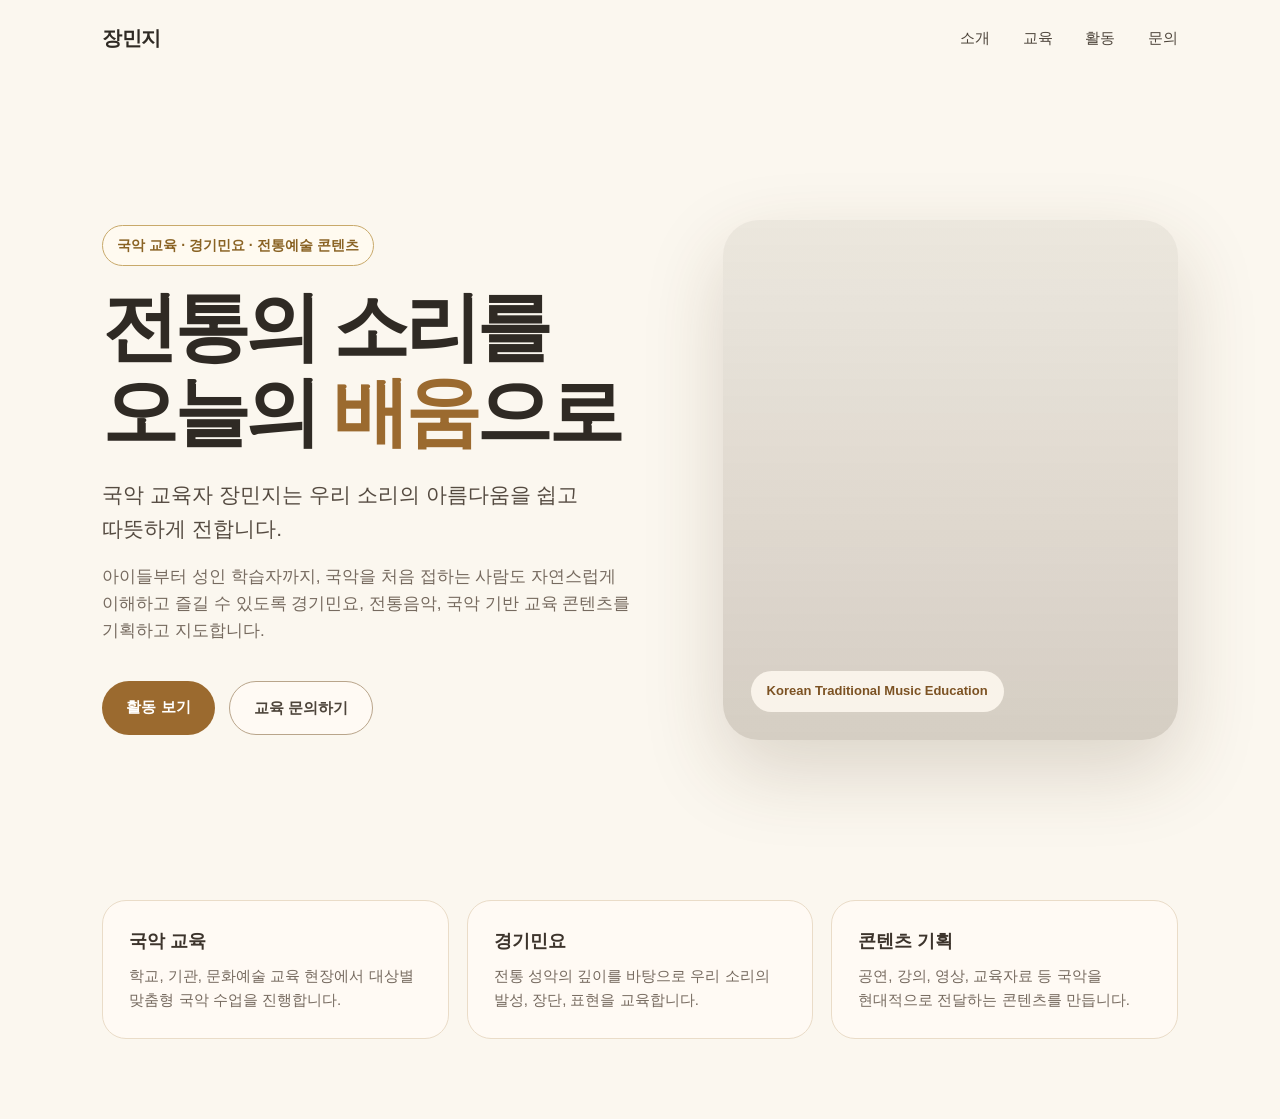
==== index.html @ 4bf2f639 "Create index.html" ====
<!DOCTYPE html>
<html lang="ko">
<head>
  <meta charset="UTF-8" />
  <meta name="viewport" content="width=device-width, initial-scale=1.0" />
  <title>장민지 | 국악 교육 포트폴리오</title>
  <style>
    * {
      margin: 0;
      padding: 0;
      box-sizing: border-box;
    }

    body {
      font-family: "Pretendard", "Noto Sans KR", sans-serif;
      color: #2f2a24;
      background: #fbf7ef;
      line-height: 1.6;
    }

    header {
      position: fixed;
      top: 0;
      width: 100%;
      z-index: 10;
      padding: 22px 8%;
      display: flex;
      justify-content: space-between;
      align-items: center;
      background: rgba(251, 247, 239, 0.86);
      backdrop-filter: blur(10px);
    }

    .logo {
      font-size: 20px;
      font-weight: 700;
      letter-spacing: -0.03em;
    }

    nav a {
      margin-left: 28px;
      text-decoration: none;
      color: #4d443a;
      font-size: 15px;
      font-weight: 500;
    }

    .hero {
      min-height: 100vh;
      display: flex;
      align-items: center;
      padding: 120px 8% 60px;
      gap: 64px;
    }

    .hero-text {
      flex: 1.1;
    }

    .eyebrow {
      display: inline-block;
      margin-bottom: 18px;
      padding: 8px 14px;
      border: 1px solid #c8a96a;
      border-radius: 999px;
      color: #8a6324;
      font-size: 14px;
      font-weight: 600;
      background: #fffaf0;
    }

    h1 {
      font-size: clamp(42px, 6vw, 76px);
      line-height: 1.12;
      letter-spacing: -0.06em;
      margin-bottom: 24px;
    }

    h1 span {
      color: #9b6a2f;
    }

    .subtitle {
      max-width: 640px;
      font-size: 21px;
      color: #554b41;
      margin-bottom: 18px;
      word-break: keep-all;
    }

    .description {
      max-width: 620px;
      font-size: 17px;
      color: #766a5f;
      margin-bottom: 36px;
      word-break: keep-all;
    }

    .buttons {
      display: flex;
      gap: 14px;
      flex-wrap: wrap;
    }

    .btn {
      display: inline-block;
      padding: 14px 24px;
      border-radius: 999px;
      text-decoration: none;
      font-size: 15px;
      font-weight: 700;
      transition: 0.25s;
    }

    .btn-primary {
      background: #9b6a2f;
      color: #fff;
    }

    .btn-primary:hover {
      background: #7c5223;
    }

    .btn-secondary {
      border: 1px solid #b9a58b;
      color: #4d443a;
      background: #fffaf4;
    }

    .btn-secondary:hover {
      background: #f1e6d6;
    }

    .hero-image {
      flex: 0.9;
      min-height: 520px;
      border-radius: 36px;
      background:
        linear-gradient(rgba(60, 40, 20, 0.08), rgba(60, 40, 20, 0.2)),
        url("main-profile.jpg") center/cover no-repeat;
      box-shadow: 0 30px 80px rgba(80, 54, 25, 0.18);
      position: relative;
      overflow: hidden;
    }

    .hero-image::after {
      content: "Korean Traditional Music Education";
      position: absolute;
      left: 28px;
      bottom: 28px;
      padding: 10px 16px;
      border-radius: 999px;
      background: rgba(255, 250, 240, 0.86);
      color: #7c5223;
      font-size: 13px;
      font-weight: 700;
    }

    .info-strip {
      display: grid;
      grid-template-columns: repeat(3, 1fr);
      gap: 18px;
      padding: 0 8% 80px;
    }

    .info-card {
      padding: 26px;
      border-radius: 24px;
      background: #fffaf4;
      border: 1px solid #eadcc8;
    }

    .info-card strong {
      display: block;
      margin-bottom: 8px;
      font-size: 18px;
      color: #3d342c;
    }

    .info-card p {
      font-size: 15px;
      color: #766a5f;
      word-break: keep-all;
    }

    @media (max-width: 900px) {
      header {
        padding: 18px 6%;
      }

      nav {
        display: none;
      }

      .hero {
        flex-direction: column;
        padding: 110px 6% 50px;
        gap: 36px;
      }

      .hero-text {
        width: 100%;
      }

      .subtitle {
        font-size: 19px;
      }

      .description {
        font-size: 16px;
      }

      .hero-image {
        width: 100%;
        min-height: 420px;
      }

      .info-strip {
        grid-template-columns: 1fr;
        padding: 0 6% 60px;
      }
    }

    @media (max-width: 520px) {
      .hero {
        padding-top: 96px;
      }

      h1 {
        font-size: 42px;
      }

      .buttons {
        flex-direction: column;
      }

      .btn {
        text-align: center;
        width: 100%;
      }

      .hero-image {
        min-height: 360px;
        border-radius: 28px;
      }
    }
  </style>
</head>
<body>

  <header>
    <div class="logo">장민지</div>
    <nav>
      <a href="#about">소개</a>
      <a href="#education">교육</a>
      <a href="#portfolio">활동</a>
      <a href="#contact">문의</a>
    </nav>
  </header>

  <main>
    <section class="hero">
      <div class="hero-text">
        <div class="eyebrow">국악 교육 · 경기민요 · 전통예술 콘텐츠</div>

        <h1>
          전통의 소리를<br />
          오늘의 <span>배움</span>으로
        </h1>

        <p class="subtitle">
          국악 교육자 장민지는 우리 소리의 아름다움을 쉽고 따뜻하게 전합니다.
        </p>

        <p class="description">
          아이들부터 성인 학습자까지, 국악을 처음 접하는 사람도 자연스럽게 이해하고 즐길 수 있도록
          경기민요, 전통음악, 국악 기반 교육 콘텐츠를 기획하고 지도합니다.
        </p>

        <div class="buttons">
          <a href="#portfolio" class="btn btn-primary">활동 보기</a>
          <a href="#contact" class="btn btn-secondary">교육 문의하기</a>
        </div>
      </div>

      <div class="hero-image"></div>
    </section>

    <section class="info-strip">
      <div class="info-card">
        <strong>국악 교육</strong>
        <p>학교, 기관, 문화예술 교육 현장에서 대상별 맞춤형 국악 수업을 진행합니다.</p>
      </div>

      <div class="info-card">
        <strong>경기민요</strong>
        <p>전통 성악의 깊이를 바탕으로 우리 소리의 발성, 장단, 표현을 교육합니다.</p>
      </div>

      <div class="info-card">
        <strong>콘텐츠 기획</strong>
        <p>공연, 강의, 영상, 교육자료 등 국악을 현대적으로 전달하는 콘텐츠를 만듭니다.</p>
      </div>
    </section>
  </main>

</body>
</html>
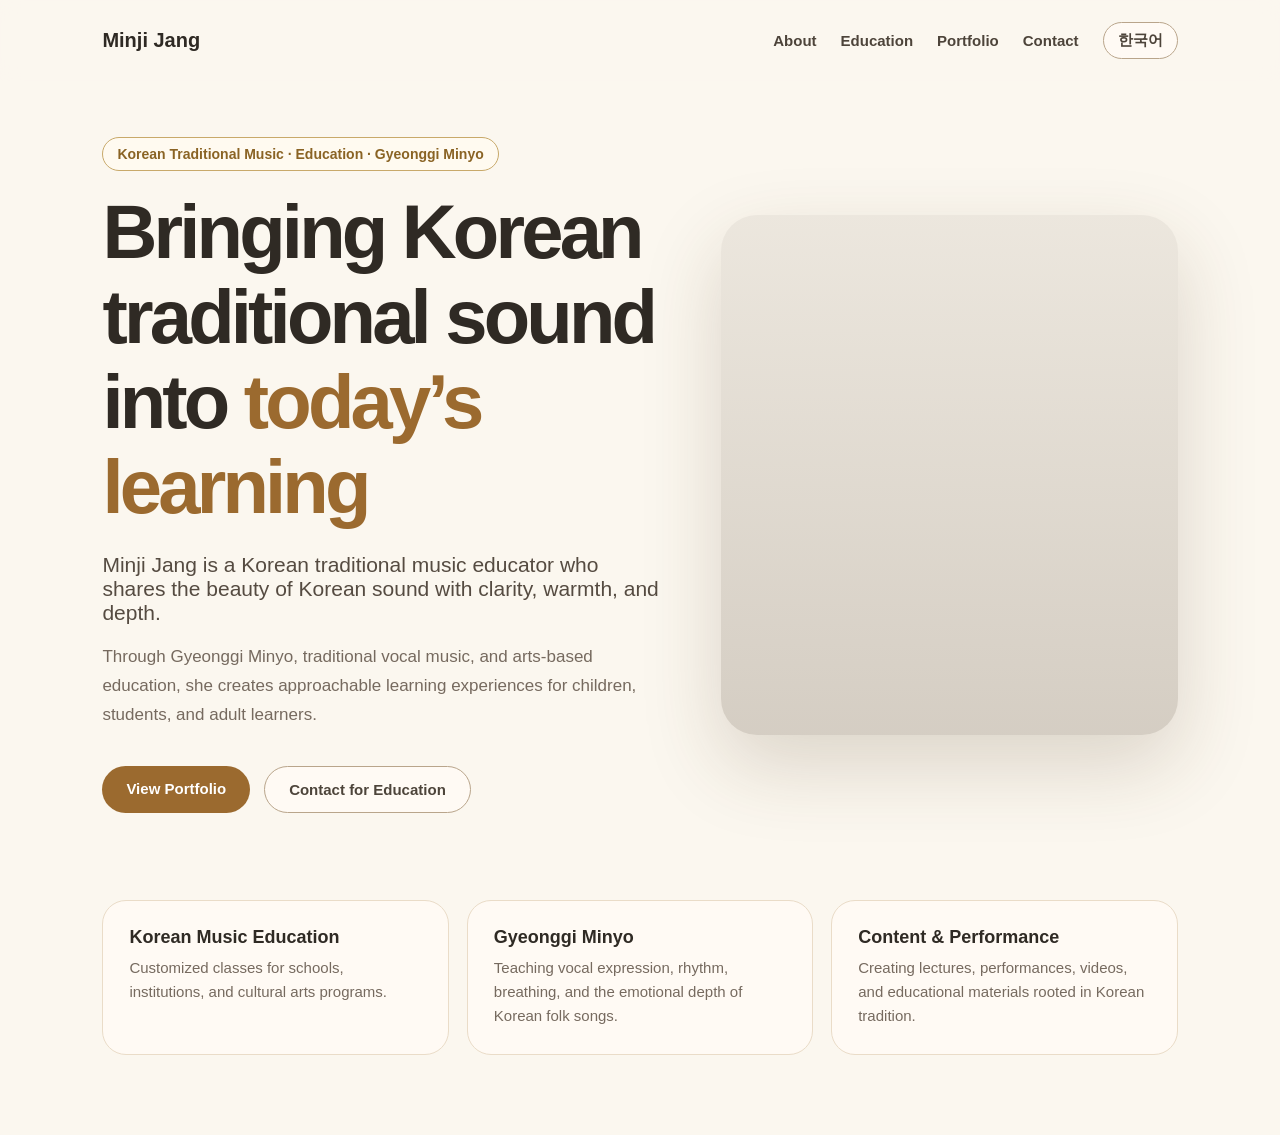
==== commit 2e273f1b: "Update index.html for English localization and styling" ====
--- a/index.html
+++ b/index.html
@@ -1,56 +1,66 @@
 <!DOCTYPE html>
-<html lang="ko">
+<html lang="en">
 <head>
   <meta charset="UTF-8" />
   <meta name="viewport" content="width=device-width, initial-scale=1.0" />
-  <title>장민지 | 국악 교육 포트폴리오</title>
+  <title>Minji Jang | Korean Traditional Music Educator</title>
   <style>
-    * {
+    body {
       margin: 0;
-      padding: 0;
-      box-sizing: border-box;
-    }
-
-    body {
-      font-family: "Pretendard", "Noto Sans KR", sans-serif;
+      font-family: "Pretendard", "Noto Sans KR", Arial, sans-serif;
+      background: #fbf7ef;
       color: #2f2a24;
-      background: #fbf7ef;
-      line-height: 1.6;
     }
 
     header {
       position: fixed;
       top: 0;
       width: 100%;
-      z-index: 10;
       padding: 22px 8%;
+      box-sizing: border-box;
       display: flex;
       justify-content: space-between;
       align-items: center;
-      background: rgba(251, 247, 239, 0.86);
+      background: rgba(251, 247, 239, 0.9);
       backdrop-filter: blur(10px);
+      z-index: 10;
     }
 
     .logo {
+      font-weight: 700;
       font-size: 20px;
-      font-weight: 700;
-      letter-spacing: -0.03em;
-    }
-
-    nav a {
-      margin-left: 28px;
+    }
+
+    nav {
+      display: flex;
+      gap: 24px;
+      align-items: center;
+    }
+
+    nav a, .lang-btn {
+      color: #4d443a;
       text-decoration: none;
-      color: #4d443a;
       font-size: 15px;
-      font-weight: 500;
+      font-weight: 600;
+      background: none;
+      border: none;
+      cursor: pointer;
+    }
+
+    .lang-btn {
+      border: 1px solid #b9a58b;
+      border-radius: 999px;
+      padding: 8px 14px;
+      background: #fffaf4;
     }
 
     .hero {
       min-height: 100vh;
       display: flex;
       align-items: center;
-      padding: 120px 8% 60px;
-      gap: 64px;
+      gap: 60px;
+      padding: 120px 8% 70px;
+      box-sizing: border-box;
     }
 
     .hero-text {
@@ -65,15 +75,15 @@
       border-radius: 999px;
       color: #8a6324;
       font-size: 14px;
-      font-weight: 600;
+      font-weight: 700;
       background: #fffaf0;
     }
 
     h1 {
       font-size: clamp(42px, 6vw, 76px);
       line-height: 1.12;
-      letter-spacing: -0.06em;
-      margin-bottom: 24px;
+      letter-spacing: -0.05em;
+      margin: 0 0 24px;
     }
 
     h1 span {
@@ -93,6 +103,7 @@
       font-size: 17px;
       color: #766a5f;
       margin-bottom: 36px;
+      line-height: 1.7;
       word-break: keep-all;
     }
 
@@ -103,32 +114,22 @@
     }
 
     .btn {
-      display: inline-block;
       padding: 14px 24px;
       border-radius: 999px;
       text-decoration: none;
       font-size: 15px;
       font-weight: 700;
-      transition: 0.25s;
     }
 
     .btn-primary {
       background: #9b6a2f;
-      color: #fff;
-    }
-
-    .btn-primary:hover {
-      background: #7c5223;
+      color: white;
     }
 
     .btn-secondary {
       border: 1px solid #b9a58b;
       color: #4d443a;
       background: #fffaf4;
-    }
-
-    .btn-secondary:hover {
-      background: #f1e6d6;
     }
 
     .hero-image {
@@ -139,75 +140,42 @@
         linear-gradient(rgba(60, 40, 20, 0.08), rgba(60, 40, 20, 0.2)),
         url("main-profile.jpg") center/cover no-repeat;
       box-shadow: 0 30px 80px rgba(80, 54, 25, 0.18);
-      position: relative;
-      overflow: hidden;
-    }
-
-    .hero-image::after {
-      content: "Korean Traditional Music Education";
-      position: absolute;
-      left: 28px;
-      bottom: 28px;
-      padding: 10px 16px;
-      border-radius: 999px;
-      background: rgba(255, 250, 240, 0.86);
-      color: #7c5223;
-      font-size: 13px;
-      font-weight: 700;
-    }
-
-    .info-strip {
+    }
+
+    .cards {
       display: grid;
       grid-template-columns: repeat(3, 1fr);
       gap: 18px;
       padding: 0 8% 80px;
     }
 
-    .info-card {
+    .card {
       padding: 26px;
       border-radius: 24px;
       background: #fffaf4;
       border: 1px solid #eadcc8;
     }
 
-    .info-card strong {
-      display: block;
-      margin-bottom: 8px;
+    .card h3 {
+      margin: 0 0 8px;
       font-size: 18px;
-      color: #3d342c;
-    }
-
-    .info-card p {
+    }
+
+    .card p {
+      margin: 0;
+      color: #766a5f;
+      line-height: 1.6;
       font-size: 15px;
-      color: #766a5f;
-      word-break: keep-all;
     }
 
     @media (max-width: 900px) {
-      header {
-        padding: 18px 6%;
-      }
-
-      nav {
+      nav a {
         display: none;
       }
 
       .hero {
         flex-direction: column;
         padding: 110px 6% 50px;
-        gap: 36px;
-      }
-
-      .hero-text {
-        width: 100%;
-      }
-
-      .subtitle {
-        font-size: 19px;
-      }
-
-      .description {
-        font-size: 16px;
       }
 
       .hero-image {
@@ -215,94 +183,109 @@
         min-height: 420px;
       }
 
-      .info-strip {
+      .cards {
         grid-template-columns: 1fr;
         padding: 0 6% 60px;
       }
     }
-
-    @media (max-width: 520px) {
-      .hero {
-        padding-top: 96px;
-      }
-
-      h1 {
-        font-size: 42px;
-      }
-
-      .buttons {
-        flex-direction: column;
-      }
-
-      .btn {
-        text-align: center;
-        width: 100%;
-      }
-
-      .hero-image {
-        min-height: 360px;
-        border-radius: 28px;
-      }
-    }
   </style>
 </head>
+
 <body>
-
   <header>
-    <div class="logo">장민지</div>
+    <div class="logo" data-en="Minji Jang" data-ko="장민지">Minji Jang</div>
+
     <nav>
-      <a href="#about">소개</a>
-      <a href="#education">교육</a>
-      <a href="#portfolio">활동</a>
-      <a href="#contact">문의</a>
+      <a href="#about" data-en="About" data-ko="소개">About</a>
+      <a href="#education" data-en="Education" data-ko="교육">Education</a>
+      <a href="#portfolio" data-en="Portfolio" data-ko="활동">Portfolio</a>
+      <a href="#contact" data-en="Contact" data-ko="문의">Contact</a>
+      <button class="lang-btn" onclick="toggleLang()">한국어</button>
     </nav>
   </header>
 
   <main>
     <section class="hero">
       <div class="hero-text">
-        <div class="eyebrow">국악 교육 · 경기민요 · 전통예술 콘텐츠</div>
-
-        <h1>
-          전통의 소리를<br />
-          오늘의 <span>배움</span>으로
+        <div class="eyebrow"
+          data-en="Korean Traditional Music · Education · Gyeonggi Minyo"
+          data-ko="국악 · 교육 · 경기민요">
+          Korean Traditional Music · Education · Gyeonggi Minyo
+        </div>
+
+        <h1
+          data-en='Bringing Korean traditional sound into <span>today’s learning</span>'
+          data-ko='전통의 소리를<br />오늘의 <span>배움</span>으로'>
+          Bringing Korean traditional sound into <span>today’s learning</span>
         </h1>
 
-        <p class="subtitle">
-          국악 교육자 장민지는 우리 소리의 아름다움을 쉽고 따뜻하게 전합니다.
-        </p>
-
-        <p class="description">
-          아이들부터 성인 학습자까지, 국악을 처음 접하는 사람도 자연스럽게 이해하고 즐길 수 있도록
-          경기민요, 전통음악, 국악 기반 교육 콘텐츠를 기획하고 지도합니다.
+        <p class="subtitle"
+          data-en="Minji Jang is a Korean traditional music educator who shares the beauty of Korean sound with clarity, warmth, and depth."
+          data-ko="국악 교육자 장민지는 우리 소리의 아름다움을 쉽고 따뜻하게 전합니다.">
+          Minji Jang is a Korean traditional music educator who shares the beauty of Korean sound with clarity, warmth, and depth.
+        </p>
+
+        <p class="description"
+          data-en="Through Gyeonggi Minyo, traditional vocal music, and arts-based education, she creates approachable learning experiences for children, students, and adult learners."
+          data-ko="경기민요와 전통 성악, 문화예술 교육을 바탕으로 아이들부터 성인 학습자까지 누구나 국악을 자연스럽게 이해하고 즐길 수 있도록 교육합니다.">
+          Through Gyeonggi Minyo, traditional vocal music, and arts-based education, she creates approachable learning experiences for children, students, and adult learners.
         </p>
 
         <div class="buttons">
-          <a href="#portfolio" class="btn btn-primary">활동 보기</a>
-          <a href="#contact" class="btn btn-secondary">교육 문의하기</a>
+          <a href="#portfolio" class="btn btn-primary"
+            data-en="View Portfolio"
+            data-ko="활동 보기">View Portfolio</a>
+
+          <a href="#contact" class="btn btn-secondary"
+            data-en="Contact for Education"
+            data-ko="교육 문의하기">Contact for Education</a>
         </div>
       </div>
 
       <div class="hero-image"></div>
     </section>
 
-    <section class="info-strip">
-      <div class="info-card">
-        <strong>국악 교육</strong>
-        <p>학교, 기관, 문화예술 교육 현장에서 대상별 맞춤형 국악 수업을 진행합니다.</p>
-      </div>
-
-      <div class="info-card">
-        <strong>경기민요</strong>
-        <p>전통 성악의 깊이를 바탕으로 우리 소리의 발성, 장단, 표현을 교육합니다.</p>
-      </div>
-
-      <div class="info-card">
-        <strong>콘텐츠 기획</strong>
-        <p>공연, 강의, 영상, 교육자료 등 국악을 현대적으로 전달하는 콘텐츠를 만듭니다.</p>
+    <section class="cards">
+      <div class="card">
+        <h3 data-en="Korean Music Education" data-ko="국악 교육">Korean Music Education</h3>
+        <p data-en="Customized classes for schools, institutions, and cultural arts programs."
+           data-ko="학교, 기관, 문화예술 교육 현장에서 대상별 맞춤형 국악 수업을 진행합니다.">
+          Customized classes for schools, institutions, and cultural arts programs.
+        </p>
+      </div>
+
+      <div class="card">
+        <h3 data-en="Gyeonggi Minyo" data-ko="경기민요">Gyeonggi Minyo</h3>
+        <p data-en="Teaching vocal expression, rhythm, breathing, and the emotional depth of Korean folk songs."
+           data-ko="전통 성악의 발성, 장단, 호흡, 표현을 바탕으로 우리 소리의 깊이를 전합니다.">
+          Teaching vocal expression, rhythm, breathing, and the emotional depth of Korean folk songs.
+        </p>
+      </div>
+
+      <div class="card">
+        <h3 data-en="Content & Performance" data-ko="콘텐츠 · 공연">Content & Performance</h3>
+        <p data-en="Creating lectures, performances, videos, and educational materials rooted in Korean tradition."
+           data-ko="공연, 강의, 영상, 교육자료 등 국악을 현대적으로 전달하는 콘텐츠를 만듭니다.">
+          Creating lectures, performances, videos, and educational materials rooted in Korean tradition.
+        </p>
       </div>
     </section>
   </main>
 
+  <script>
+    let currentLang = "en";
+
+    function toggleLang() {
+      currentLang = currentLang === "en" ? "ko" : "en";
+      document.documentElement.lang = currentLang;
+
+      document.querySelectorAll("[data-en]").forEach(el => {
+        el.innerHTML = el.dataset[currentLang];
+      });
+
+      document.querySelector(".lang-btn").innerText =
+        currentLang === "en" ? "한국어" : "English";
+    }
+  </script>
 </body>
 </html>
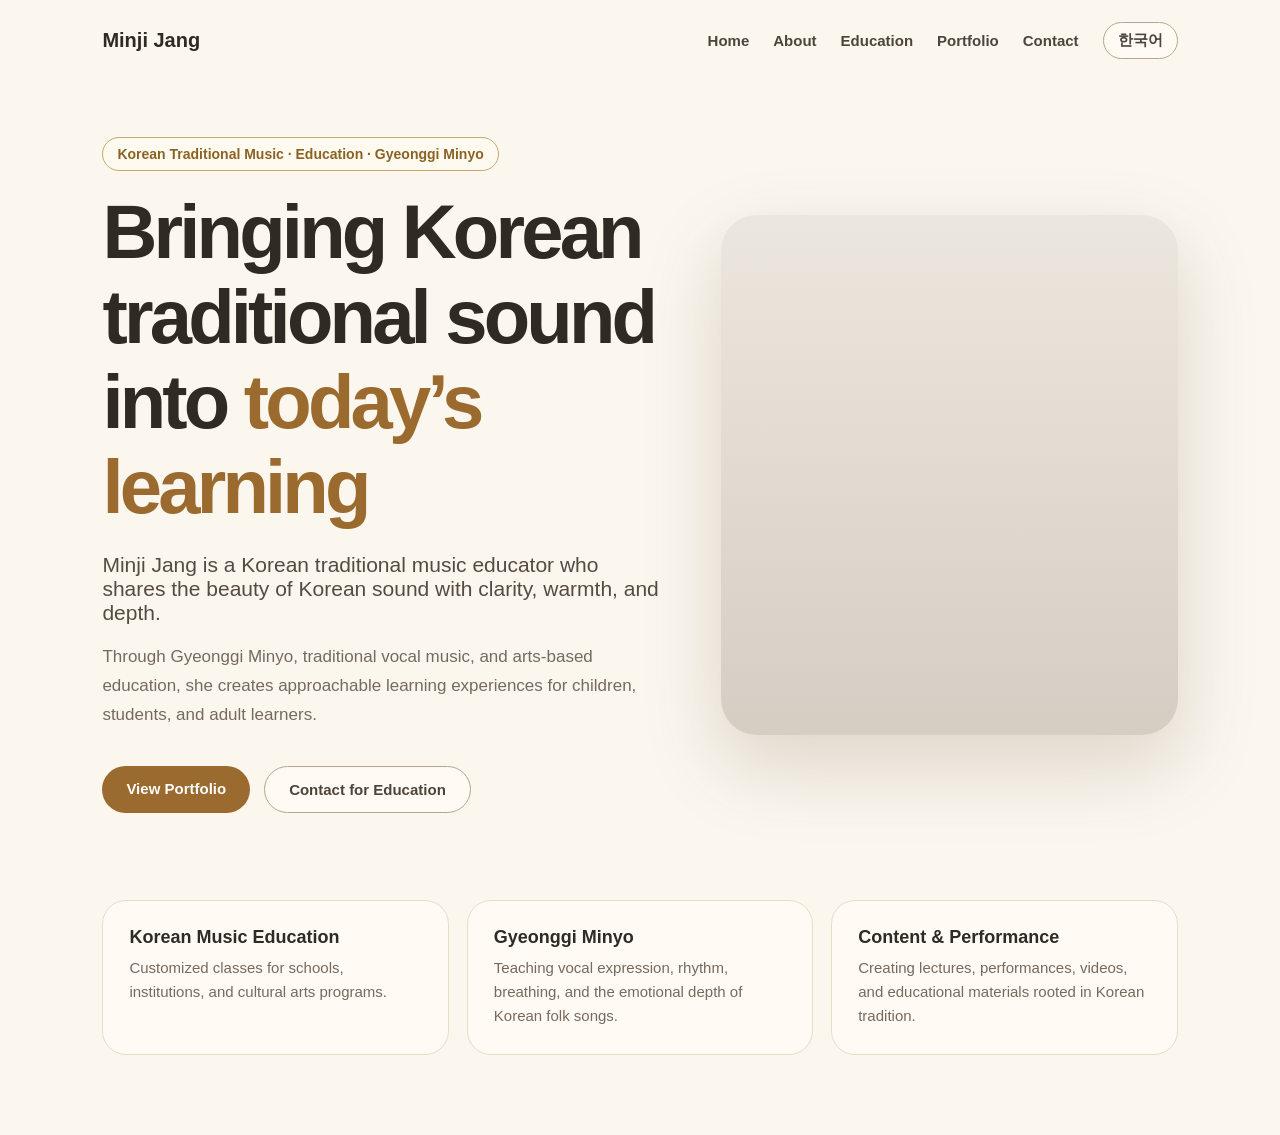
==== commit bd99b0da: "Update navigation links in index.html" ====
--- a/index.html
+++ b/index.html
@@ -195,13 +195,14 @@
   <header>
     <div class="logo" data-en="Minji Jang" data-ko="장민지">Minji Jang</div>
 
-    <nav>
-      <a href="#about" data-en="About" data-ko="소개">About</a>
-      <a href="#education" data-en="Education" data-ko="교육">Education</a>
-      <a href="#portfolio" data-en="Portfolio" data-ko="활동">Portfolio</a>
-      <a href="#contact" data-en="Contact" data-ko="문의">Contact</a>
-      <button class="lang-btn" onclick="toggleLang()">한국어</button>
-    </nav>
+<nav>
+  <a href="index.html">Home</a>
+  <a href="about.html">About</a>
+  <a href="education.html">Education</a>
+  <a href="portfolio.html">Portfolio</a>
+  <a href="contact.html">Contact</a>
+  <button class="lang-btn" onclick="toggleLang()">한국어</button>
+</nav>
   </header>
 
   <main>
